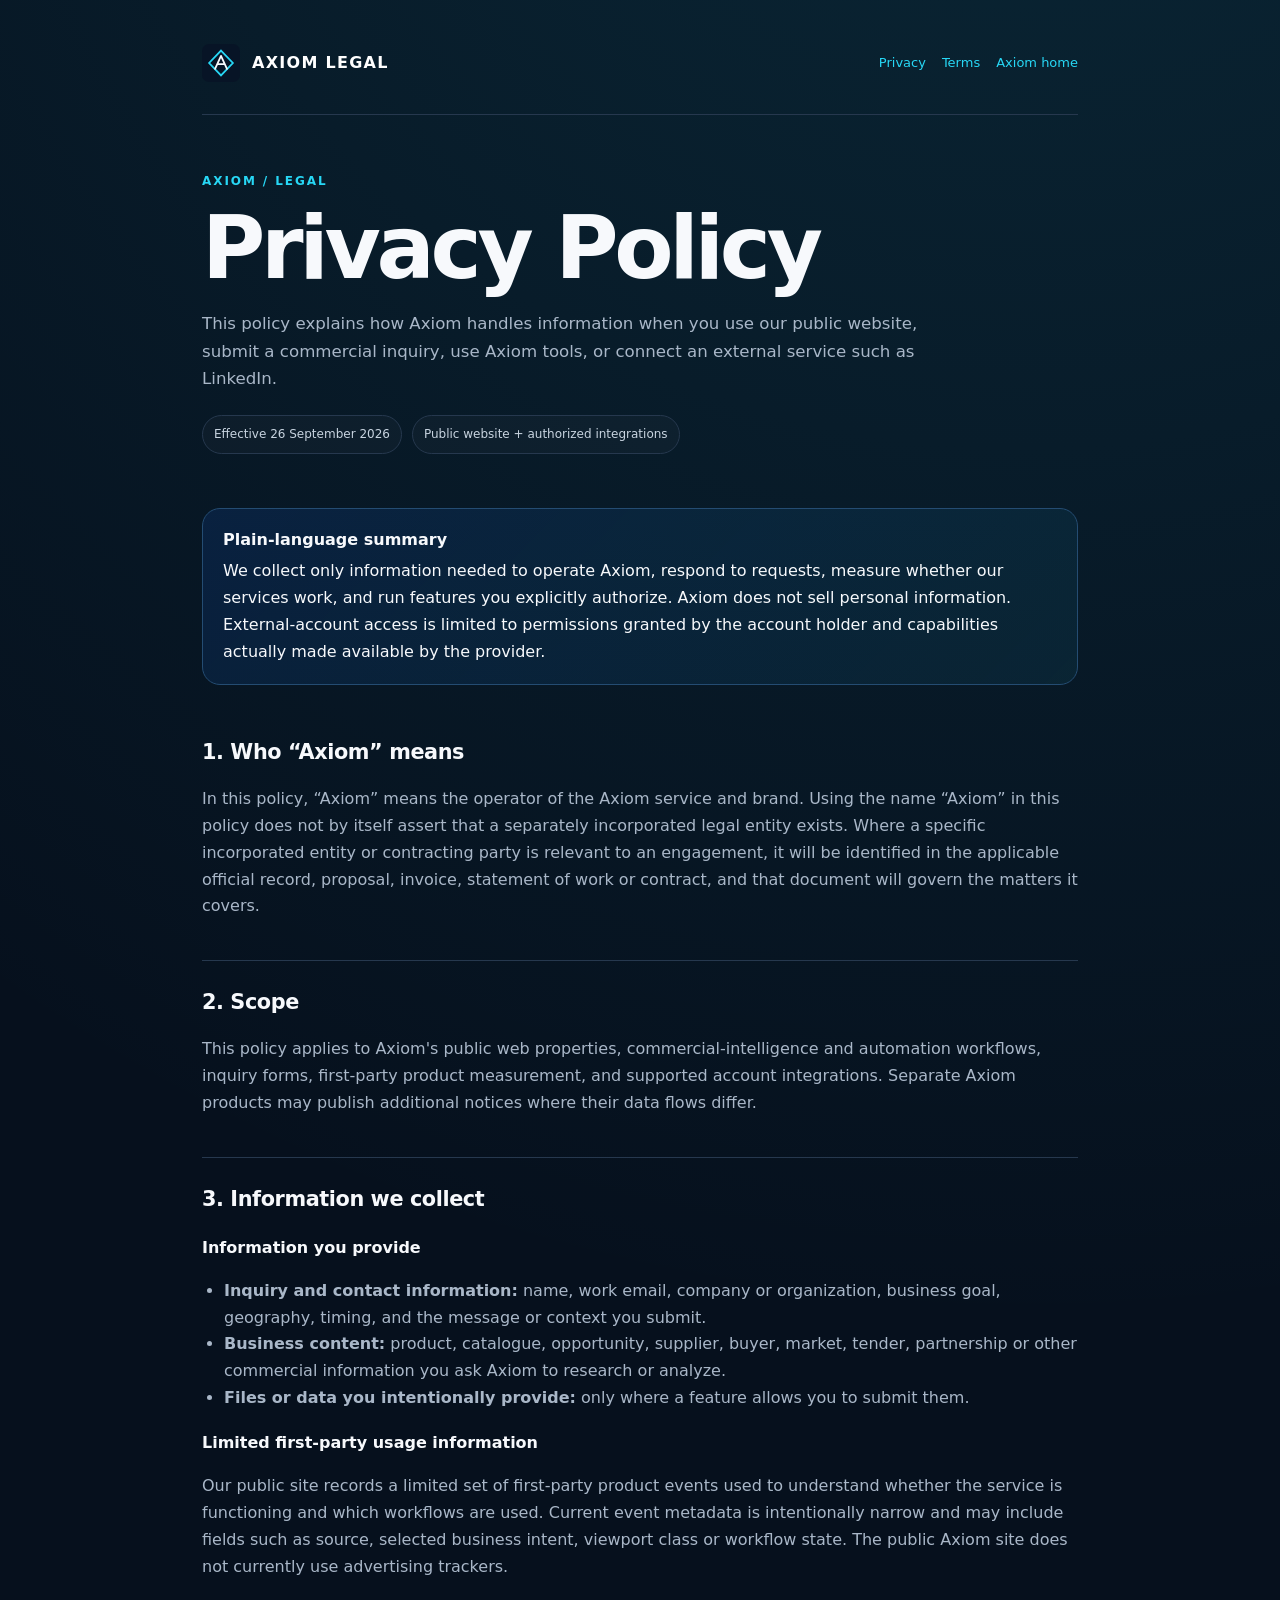
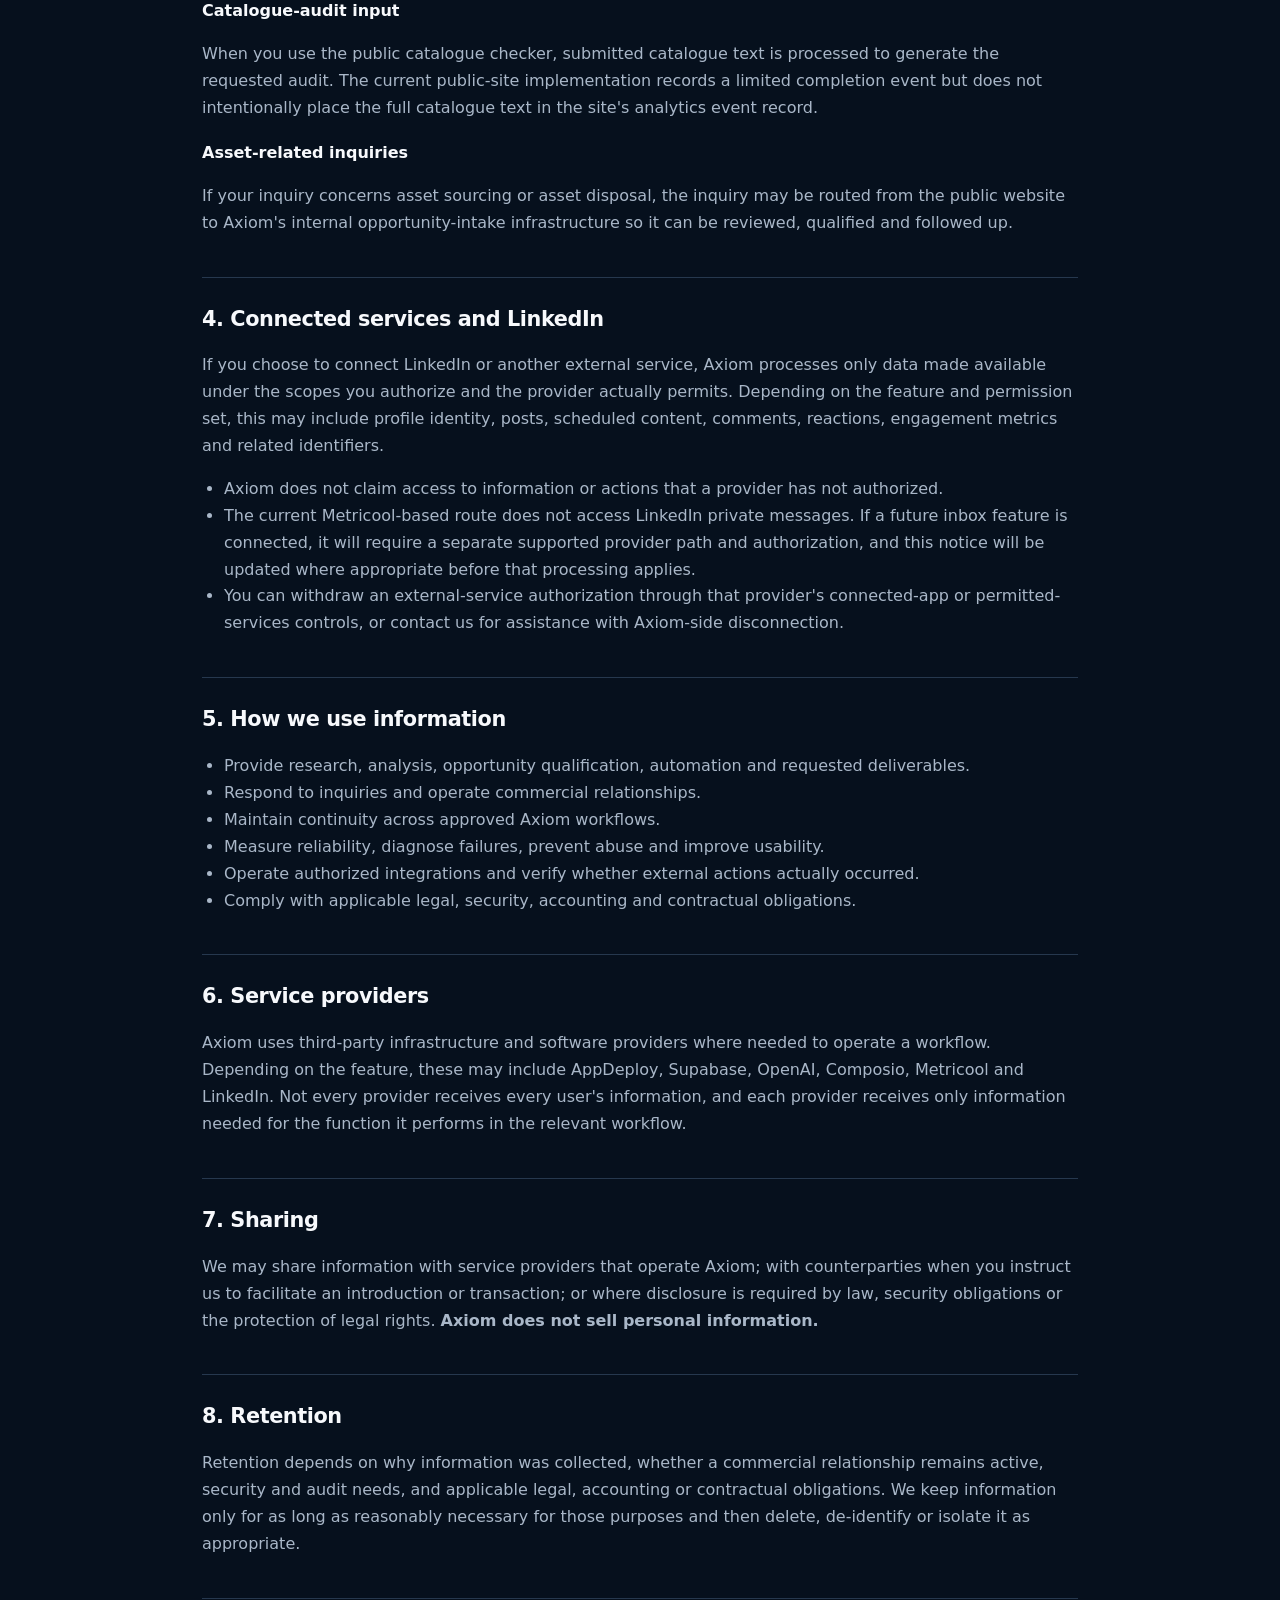
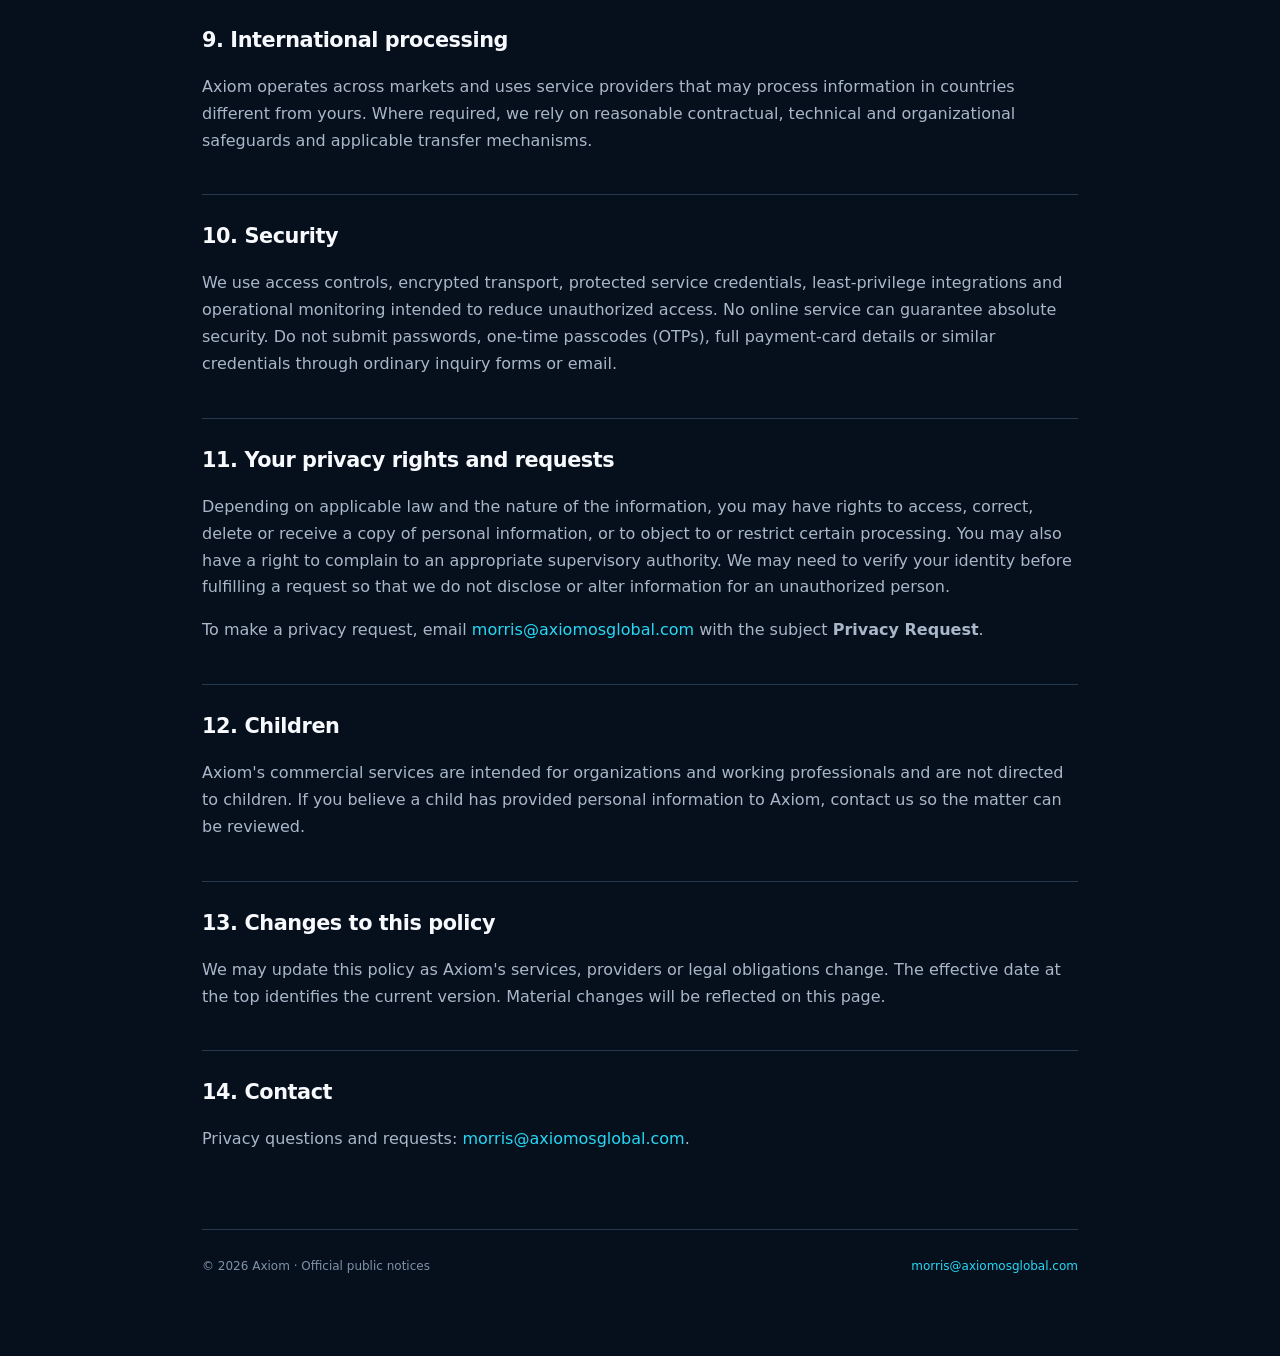
==== privacy/index.html @ a346baf0 "Publish Axiom privacy policy and terms" ====
<!doctype html>
<html lang="en">
<head>
<meta charset="utf-8">
<meta name="viewport" content="width=device-width,initial-scale=1">
<meta name="robots" content="index,follow">
<meta name="description" content="How Axiom handles public-site inquiries, limited first-party product events and authorized connected-service data.">
<link rel="canonical" href="https://morrey08-max.github.io/axiom-legal/privacy/">
<link rel="stylesheet" href="../styles.css">
<link rel="icon" href="../favicon.svg" type="image/svg+xml">
<title>Privacy Policy — Axiom Legal</title>
</head>
<body>
<main class="wrap">
<nav class="nav" aria-label="Legal navigation">
<a class="brand" href="../index.html"><svg class="logo" viewBox="0 0 64 64" aria-label="Axiom" role="img" xmlns="http://www.w3.org/2000/svg"><rect width="64" height="64" rx="12" fill="#071426"/><path d="M32 11 52 32 32 53 12 32 32 11Z" fill="none" stroke="#27d7f5" stroke-width="3"/><path d="M22 42 32 20 42 42M26 34h12" fill="none" stroke="#f7f9fc" stroke-width="3" stroke-linecap="round" stroke-linejoin="round"/></svg><span>AXIOM LEGAL</span></a>
<div class="navlinks"><a href="../privacy/">Privacy</a><a href="../terms/">Terms</a><a href="https://axiom-os-2u1kec.v2.appdeploy.ai/">Axiom home</a></div>
</nav>

<header class="hero"><div class="kicker">AXIOM / LEGAL</div><h1>Privacy Policy</h1><p>This policy explains how Axiom handles information when you use our public website, submit a commercial inquiry, use Axiom tools, or connect an external service such as LinkedIn.</p><div class="meta"><span class="pill">Effective 26 September 2026</span><span class="pill">Public website + authorized integrations</span></div></header>
<div class="notice"><strong>Plain-language summary</strong><span>We collect only information needed to operate Axiom, respond to requests, measure whether our services work, and run features you explicitly authorize. Axiom does not sell personal information. External-account access is limited to permissions granted by the account holder and capabilities actually made available by the provider.</span></div>

<section><h2>1. Who “Axiom” means</h2><p>In this policy, “Axiom” means the operator of the Axiom service and brand. Using the name “Axiom” in this policy does not by itself assert that a separately incorporated legal entity exists. Where a specific incorporated entity or contracting party is relevant to an engagement, it will be identified in the applicable official record, proposal, invoice, statement of work or contract, and that document will govern the matters it covers.</p></section>

<section><h2>2. Scope</h2><p>This policy applies to Axiom's public web properties, commercial-intelligence and automation workflows, inquiry forms, first-party product measurement, and supported account integrations. Separate Axiom products may publish additional notices where their data flows differ.</p></section>

<section><h2>3. Information we collect</h2>
<h3>Information you provide</h3>
<ul><li><strong>Inquiry and contact information:</strong> name, work email, company or organization, business goal, geography, timing, and the message or context you submit.</li><li><strong>Business content:</strong> product, catalogue, opportunity, supplier, buyer, market, tender, partnership or other commercial information you ask Axiom to research or analyze.</li><li><strong>Files or data you intentionally provide:</strong> only where a feature allows you to submit them.</li></ul>
<h3>Limited first-party usage information</h3><p>Our public site records a limited set of first-party product events used to understand whether the service is functioning and which workflows are used. Current event metadata is intentionally narrow and may include fields such as source, selected business intent, viewport class or workflow state. The public Axiom site does not currently use advertising trackers.</p>
<h3>Catalogue-audit input</h3><p>When you use the public catalogue checker, submitted catalogue text is processed to generate the requested audit. The current public-site implementation records a limited completion event but does not intentionally place the full catalogue text in the site's analytics event record.</p>
<h3>Asset-related inquiries</h3><p>If your inquiry concerns asset sourcing or asset disposal, the inquiry may be routed from the public website to Axiom's internal opportunity-intake infrastructure so it can be reviewed, qualified and followed up.</p></section>

<section><h2>4. Connected services and LinkedIn</h2><p>If you choose to connect LinkedIn or another external service, Axiom processes only data made available under the scopes you authorize and the provider actually permits. Depending on the feature and permission set, this may include profile identity, posts, scheduled content, comments, reactions, engagement metrics and related identifiers.</p>
<ul><li>Axiom does not claim access to information or actions that a provider has not authorized.</li><li>The current Metricool-based route does not access LinkedIn private messages. If a future inbox feature is connected, it will require a separate supported provider path and authorization, and this notice will be updated where appropriate before that processing applies.</li><li>You can withdraw an external-service authorization through that provider's connected-app or permitted-services controls, or contact us for assistance with Axiom-side disconnection.</li></ul></section>

<section><h2>5. How we use information</h2><ul><li>Provide research, analysis, opportunity qualification, automation and requested deliverables.</li><li>Respond to inquiries and operate commercial relationships.</li><li>Maintain continuity across approved Axiom workflows.</li><li>Measure reliability, diagnose failures, prevent abuse and improve usability.</li><li>Operate authorized integrations and verify whether external actions actually occurred.</li><li>Comply with applicable legal, security, accounting and contractual obligations.</li></ul></section>

<section><h2>6. Service providers</h2><p>Axiom uses third-party infrastructure and software providers where needed to operate a workflow. Depending on the feature, these may include AppDeploy, Supabase, OpenAI, Composio, Metricool and LinkedIn. Not every provider receives every user's information, and each provider receives only information needed for the function it performs in the relevant workflow.</p></section>

<section><h2>7. Sharing</h2><p>We may share information with service providers that operate Axiom; with counterparties when you instruct us to facilitate an introduction or transaction; or where disclosure is required by law, security obligations or the protection of legal rights. <strong>Axiom does not sell personal information.</strong></p></section>

<section><h2>8. Retention</h2><p>Retention depends on why information was collected, whether a commercial relationship remains active, security and audit needs, and applicable legal, accounting or contractual obligations. We keep information only for as long as reasonably necessary for those purposes and then delete, de-identify or isolate it as appropriate.</p></section>

<section><h2>9. International processing</h2><p>Axiom operates across markets and uses service providers that may process information in countries different from yours. Where required, we rely on reasonable contractual, technical and organizational safeguards and applicable transfer mechanisms.</p></section>

<section><h2>10. Security</h2><p>We use access controls, encrypted transport, protected service credentials, least-privilege integrations and operational monitoring intended to reduce unauthorized access. No online service can guarantee absolute security. Do not submit passwords, one-time passcodes (OTPs), full payment-card details or similar credentials through ordinary inquiry forms or email.</p></section>

<section><h2>11. Your privacy rights and requests</h2><p>Depending on applicable law and the nature of the information, you may have rights to access, correct, delete or receive a copy of personal information, or to object to or restrict certain processing. You may also have a right to complain to an appropriate supervisory authority. We may need to verify your identity before fulfilling a request so that we do not disclose or alter information for an unauthorized person.</p><p>To make a privacy request, email <a href="mailto:morris@axiomosglobal.com">morris@axiomosglobal.com</a> with the subject <strong>Privacy Request</strong>.</p></section>

<section><h2>12. Children</h2><p>Axiom's commercial services are intended for organizations and working professionals and are not directed to children. If you believe a child has provided personal information to Axiom, contact us so the matter can be reviewed.</p></section>

<section><h2>13. Changes to this policy</h2><p>We may update this policy as Axiom's services, providers or legal obligations change. The effective date at the top identifies the current version. Material changes will be reflected on this page.</p></section>

<section><h2>14. Contact</h2><p>Privacy questions and requests: <a href="mailto:morris@axiomosglobal.com">morris@axiomosglobal.com</a>.</p></section>

<footer><span>© 2026 Axiom · Official public notices</span><span><a href="mailto:morris@axiomosglobal.com">morris@axiomosglobal.com</a></span></footer>
</main>
</body>
</html>
---- styles.css ----
:root{color-scheme:dark;--bg:#06101d;--panel:#0d1b2c;--panel2:#10243a;--text:#f7f9fc;--muted:#a9b7c8;--line:#26384e;--cyan:#27d7f5;--blue:#176bff}
*{box-sizing:border-box}
html{scroll-behavior:smooth}
body{margin:0;background:radial-gradient(circle at 80% -10%,rgba(39,215,245,.12),transparent 35%),var(--bg);color:var(--text);font-family:ui-sans-serif,system-ui,-apple-system,BlinkMacSystemFont,"Segoe UI",sans-serif;line-height:1.68}
a{color:var(--cyan);text-decoration:none}a:hover{text-decoration:underline}
.wrap{max-width:920px;margin:0 auto;padding:36px 22px 80px}
.nav{display:flex;align-items:center;justify-content:space-between;gap:20px;padding:8px 0 32px;border-bottom:1px solid var(--line)}
.brand{display:flex;align-items:center;gap:12px;color:#fff;font-weight:850;letter-spacing:.08em}.logo{width:38px;height:38px;display:block}.navlinks{display:flex;gap:16px;flex-wrap:wrap;font-size:13px}
.hero{padding:56px 0 28px}.kicker{color:var(--cyan);font-size:12px;font-weight:850;letter-spacing:.16em;text-transform:uppercase}.hero h1{font-size:clamp(2.4rem,8vw,5.4rem);line-height:1;letter-spacing:-.05em;margin:14px 0 18px}.hero p{max-width:760px;color:var(--muted);font-size:1.04rem}
.meta{display:flex;gap:10px;flex-wrap:wrap;margin-top:22px}.pill{border:1px solid var(--line);background:rgba(255,255,255,.025);padding:8px 11px;border-radius:999px;color:#c8d4e0;font-size:12px}
.notice{margin:26px 0;padding:18px 20px;background:linear-gradient(135deg,rgba(23,107,255,.12),rgba(39,215,245,.06));border:1px solid #244c72;border-radius:18px}.notice strong{display:block;margin-bottom:5px}
section{padding:24px 0;border-top:1px solid var(--line)}section:first-of-type{border-top:0}h2{font-size:1.3rem;margin:0 0 10px;letter-spacing:-.02em}h3{font-size:1rem;margin:18px 0 6px}p,li{color:var(--muted)}ul{padding-left:22px}
.grid{display:grid;grid-template-columns:repeat(2,minmax(0,1fr));gap:14px;margin:24px 0}.card{display:block;background:var(--panel);border:1px solid var(--line);border-radius:18px;padding:20px}.card h2{color:#fff;margin-top:0}.card p{margin-bottom:0}
footer{margin-top:36px;padding-top:26px;border-top:1px solid var(--line);display:flex;justify-content:space-between;gap:18px;flex-wrap:wrap;color:#7f92a8;font-size:12px}.small{font-size:12px;color:#8396aa}
@media(max-width:700px){.grid{grid-template-columns:1fr}.nav{align-items:flex-start;flex-direction:column}.hero{padding-top:38px}}
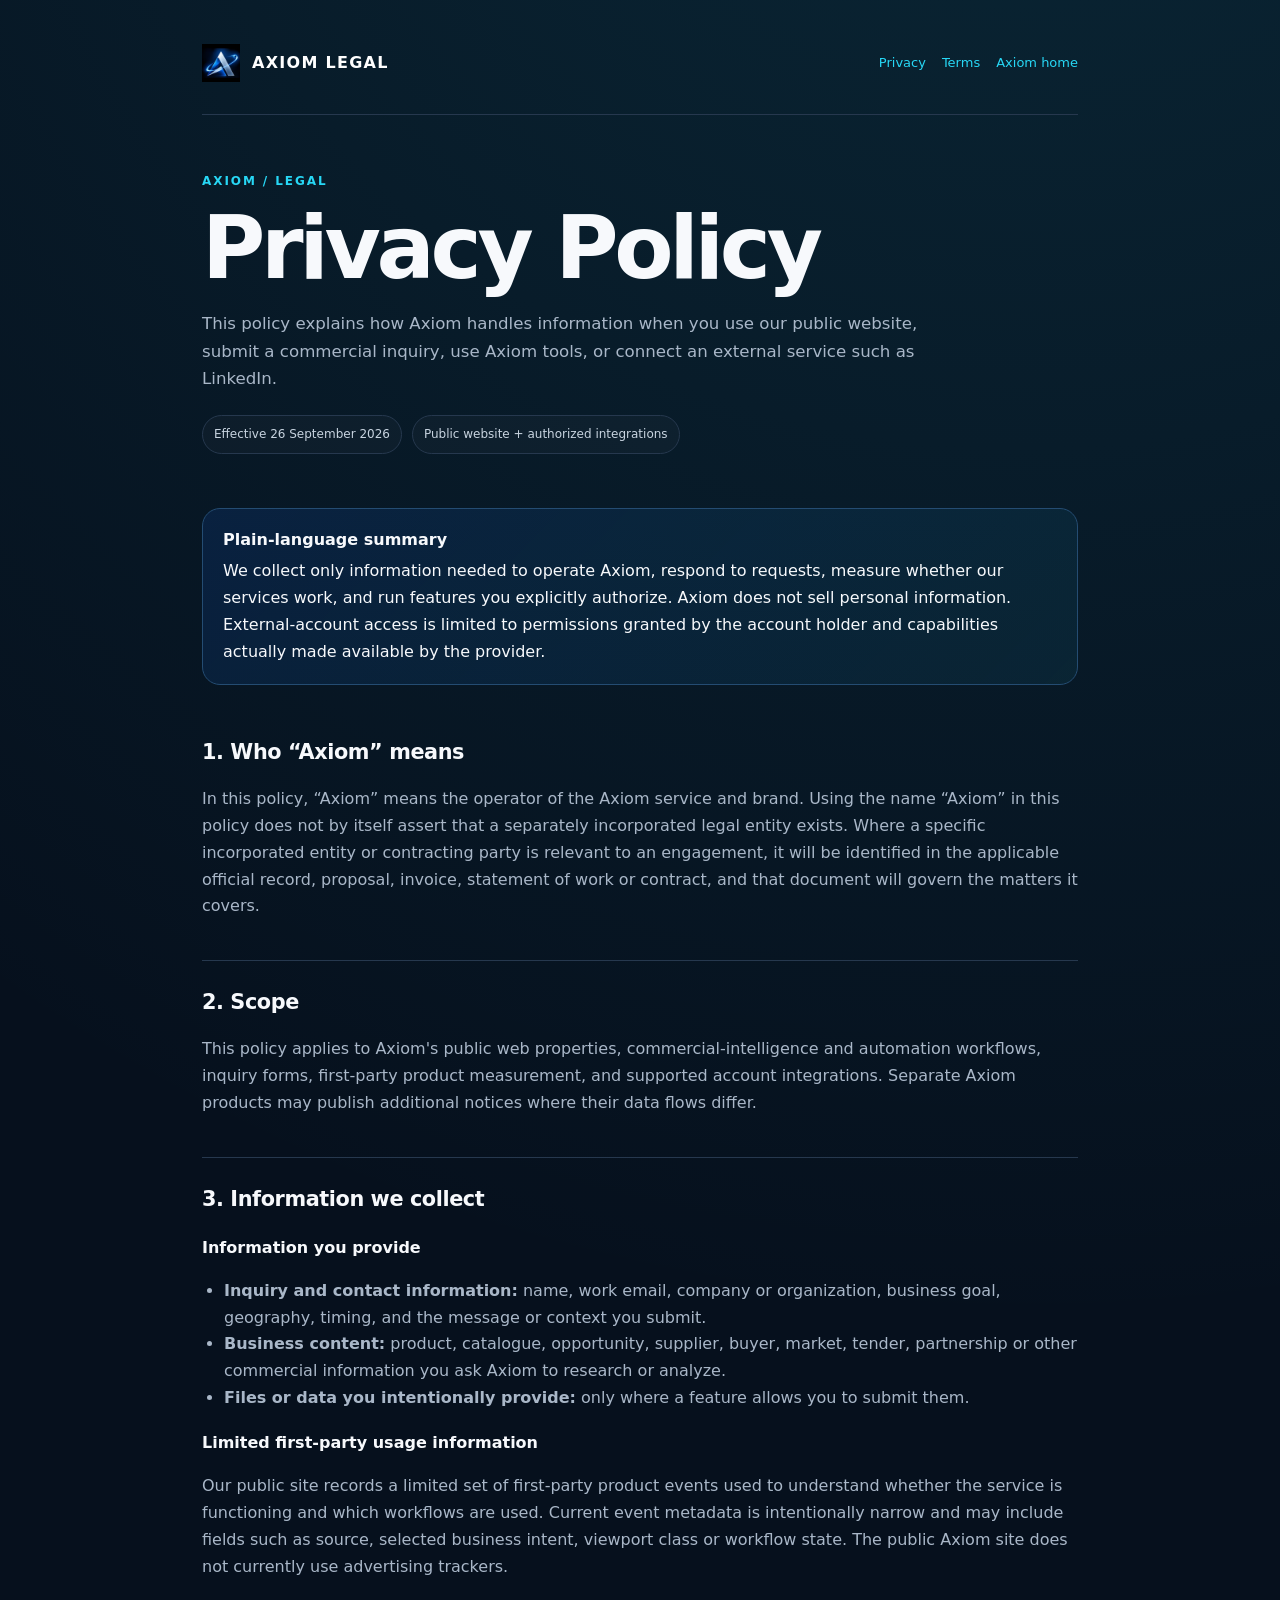
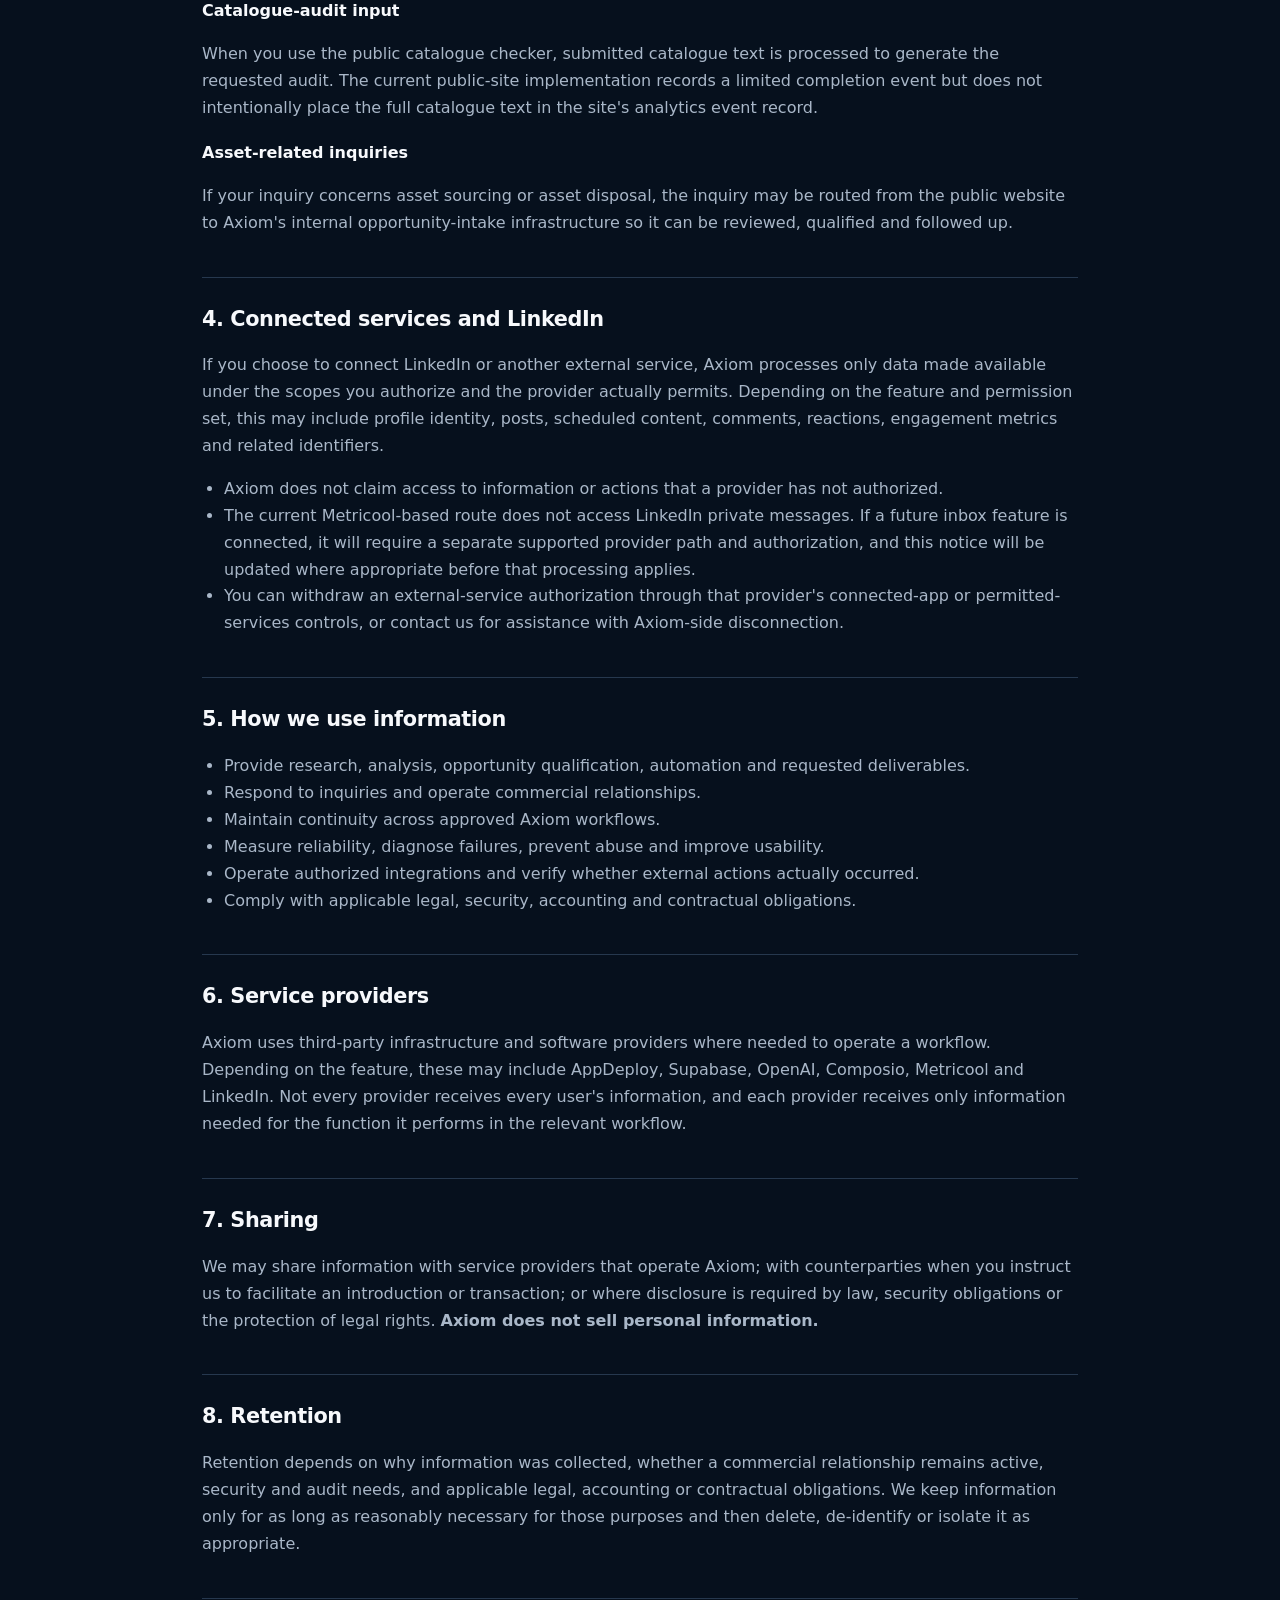
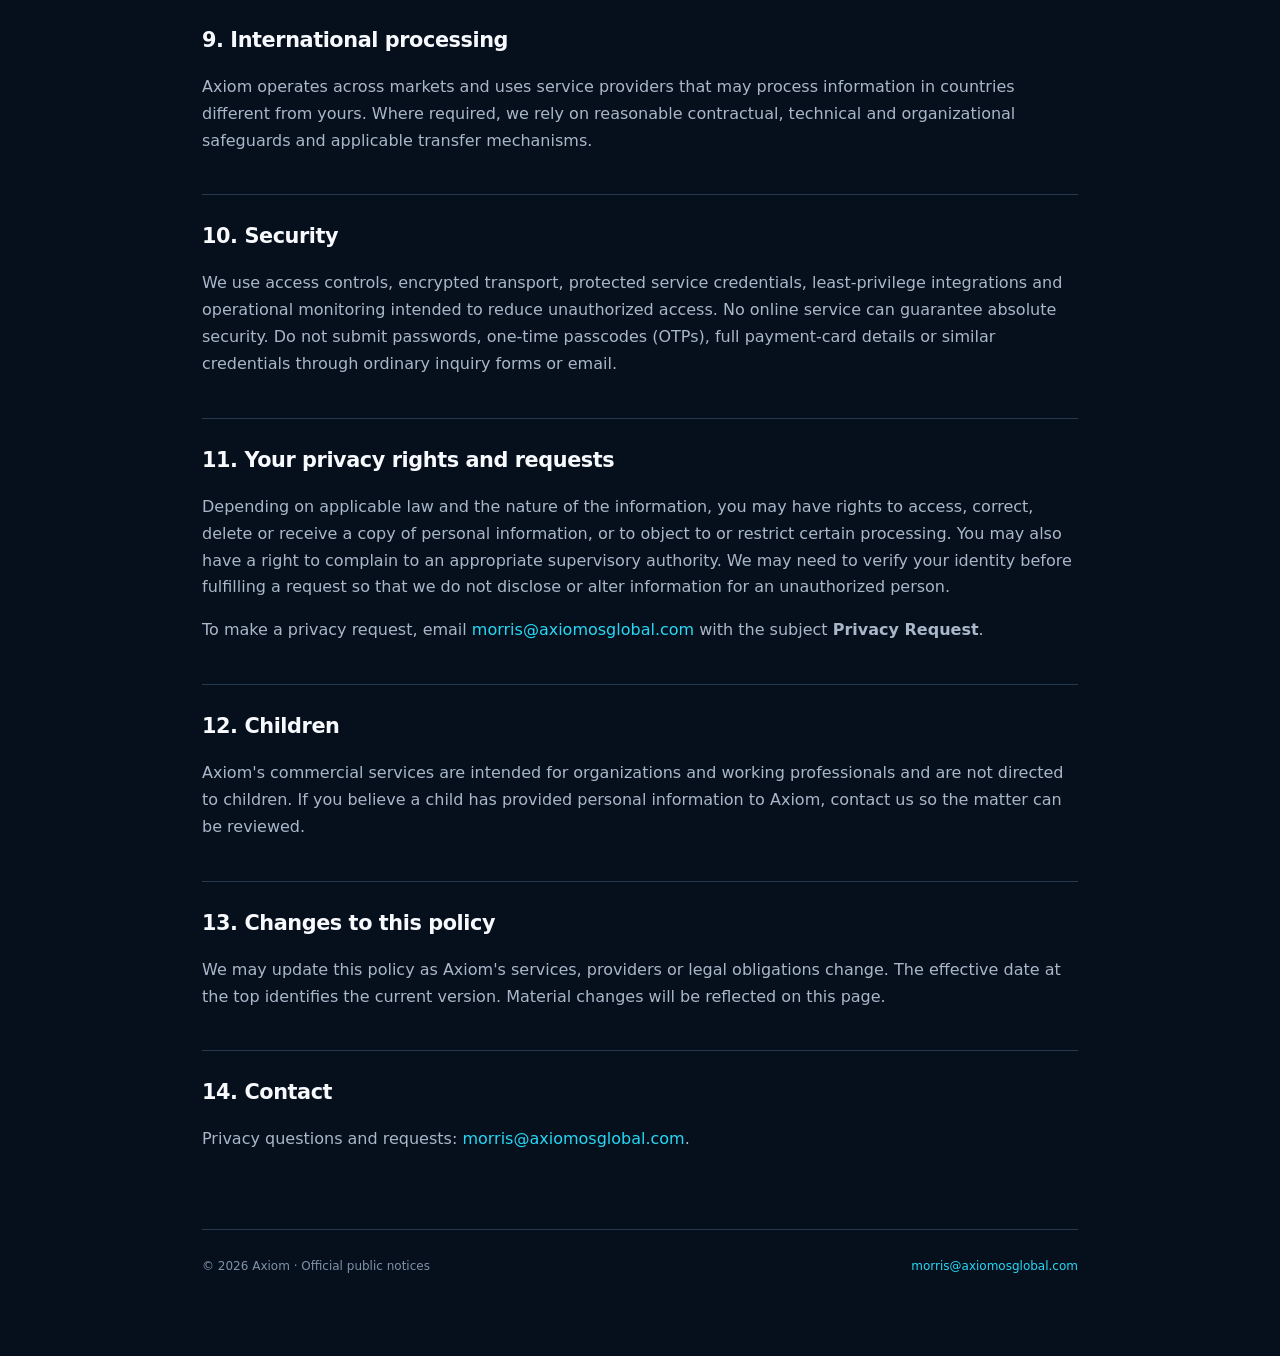
==== commit 0cd92c78: "Adopt official Axiom OS orbital brand mark" ====
--- a/privacy/index.html
+++ b/privacy/index.html
@@ -7,13 +7,13 @@
 <meta name="description" content="How Axiom handles public-site inquiries, limited first-party product events and authorized connected-service data.">
 <link rel="canonical" href="https://morrey08-max.github.io/axiom-legal/privacy/">
 <link rel="stylesheet" href="../styles.css">
-<link rel="icon" href="../favicon.svg" type="image/svg+xml">
+<link rel="icon" href="../assets/axiom-os-compact.webp" type="image/webp">
 <title>Privacy Policy — Axiom Legal</title>
 </head>
 <body>
 <main class="wrap">
 <nav class="nav" aria-label="Legal navigation">
-<a class="brand" href="../index.html"><svg class="logo" viewBox="0 0 64 64" aria-label="Axiom" role="img" xmlns="http://www.w3.org/2000/svg"><rect width="64" height="64" rx="12" fill="#071426"/><path d="M32 11 52 32 32 53 12 32 32 11Z" fill="none" stroke="#27d7f5" stroke-width="3"/><path d="M22 42 32 20 42 42M26 34h12" fill="none" stroke="#f7f9fc" stroke-width="3" stroke-linecap="round" stroke-linejoin="round"/></svg><span>AXIOM LEGAL</span></a>
+<a class="brand" href="../index.html"><img class="logo" src="../assets/axiom-os-compact.webp" alt="Axiom OS compact mark"><span>AXIOM LEGAL</span></a>
 <div class="navlinks"><a href="../privacy/">Privacy</a><a href="../terms/">Terms</a><a href="https://axiom-os-2u1kec.v2.appdeploy.ai/">Axiom home</a></div>
 </nav>
 
